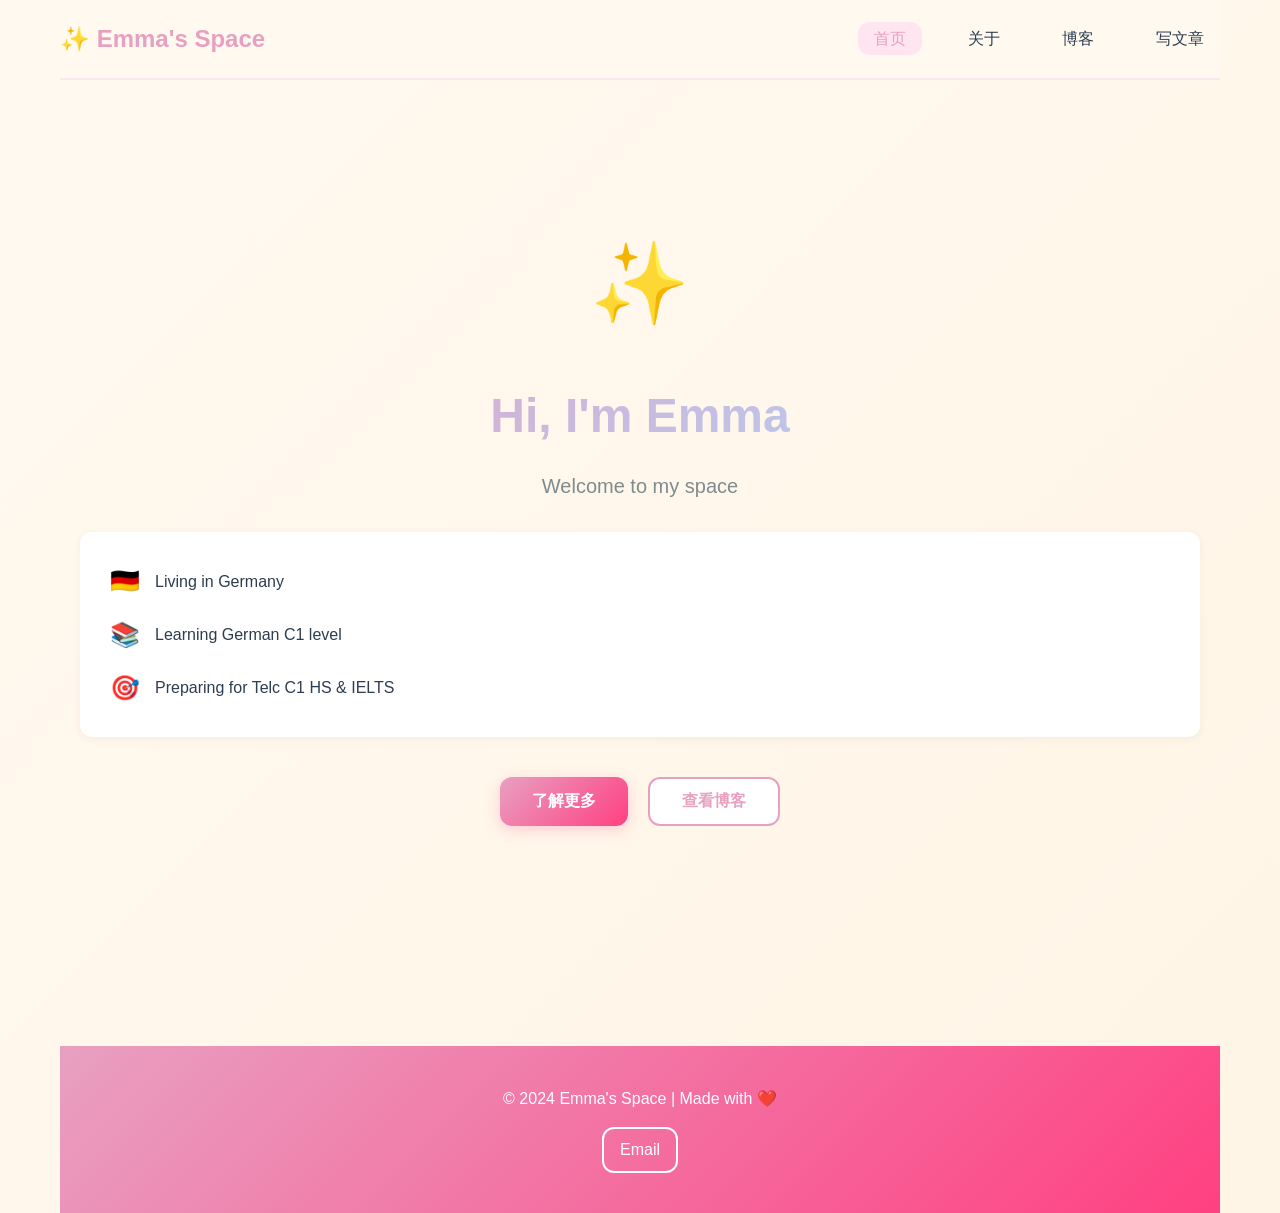
==== index.html @ 74ea4ccf "Adjust details: Remove write tips and fix tags rendering - Remove '💡 小贴士' section from write page - " ====
<!DOCTYPE html>
<html lang="zh-CN">
<head>
    <meta charset="UTF-8">
    <meta name="viewport" content="width=device-width, initial-scale=1.0">
    <title>Emma's Space</title>
    <link rel="stylesheet" href="styles.css">
    <!-- Firebase REST API (No SDK needed!) -->
    <script src="firebase-rest.js"></script>
</head>
<body>
    <div class="container">
        <!-- Navigation -->
        <nav class="navbar">
            <div class="nav-brand">✨ Emma's Space</div>
            <ul class="nav-menu">
                <li><a href="#home" class="nav-link active" data-section="home">首页</a></li>
                <li><a href="#about" class="nav-link" data-section="about">关于</a></li>
                <li><a href="#blog" class="nav-link" data-section="blog">博客</a></li>
                <li><a href="#write" class="nav-link" data-section="write">写文章</a></li>
            </ul>
        </nav>

        <!-- Main Content -->
        <main class="main-content">
            <!-- Home Section -->
            <section id="home" class="section active">
                <div class="hero">
                    <div class="hero-avatar">✨</div>
                    <h1 class="hero-title">Hi, I'm Emma</h1>
                    <p class="hero-subtitle">Welcome to my space</p>
                    
                    <div class="about-card-home">
                        <div class="about-item">
                            <span class="emoji">🇩🇪</span>
                            <span>Living in Germany</span>
                        </div>
                        <div class="about-item">
                            <span class="emoji">📚</span>
                            <span>Learning German C1 level</span>
                        </div>
                        <div class="about-item">
                            <span class="emoji">🎯</span>
                            <span>Preparing for Telc C1 HS & IELTS</span>
                        </div>
                    </div>

                    <div class="hero-buttons">
                        <button class="btn btn-primary" onclick="scrollToSection('about')">了解更多</button>
                        <button class="btn btn-secondary" onclick="scrollToSection('blog')">查看博客</button>
                    </div>
                </div>
            </section>

            <!-- About Section -->
            <section id="about" class="section">
                <div class="section-header">
                    <h2>👤 About Me</h2>
                    <div class="section-line"></div>
                </div>
                
                <div class="about-grid">
                    <div class="about-main">
                        <h3>Hi, I'm Emma ✨</h3>
                        <p>Living in Germany 🇩🇪</p>

                        <div class="about-section">
                            <h4>🚀 What I'm Doing</h4>
                            <ul class="about-list">
                                <li>📚 Learning German C1 level</li>
                                <li>🎯 Preparing for Telc C1 HS</li>
                                <li>🎯 Preparing for IELTS</li>
                            </ul>
                        </div>

                        <div class="about-section">
                            <h4>💖 My Interests</h4>
                            <ul class="about-list">
                                <li>🎨 Painting</li>
                                <li>🧘‍♀️ Yoga / Pilates</li>
                                <li>☕️ Coffee & Latte Art</li>
                                <li>🐱 Mömö & duoduo 🐱</li>
                                <li>📑 Keep learning</li>
                            </ul>
                        </div>

                        <div class="about-section">
                            <h4>📬 Contact</h4>
                            <div class="contact-info">
                                <a href="mailto:emmaliu8023@gmail.com" class="contact-link">
                                    📧 emmaliu8023@gmail.com
                                </a>
                            </div>
                        </div>
                    </div>
                </div>
            </section>

            <!-- Blog Section -->
            <section id="blog" class="section">
                <div class="section-header">
                    <h2>最新博客</h2>
                    <div class="section-line"></div>
                </div>

                <!-- Filter and Tag Section -->
                <div class="blog-filter">
                    <div class="filter-group">
                        <input 
                            type="text" 
                            id="searchInput" 
                            placeholder="搜索文章..." 
                            class="search-box"
                        >
                    </div>
                    <div class="tags-container" id="tagsContainer">
                        <!-- Tags will be generated here -->
                    </div>
                </div>

                <!-- Word Cloud -->
                <div class="word-cloud-container">
                    <h3>📊 关键词云</h3>
                    <div class="word-cloud" id="wordCloud">
                        <!-- Word cloud will be generated here -->
                    </div>
                </div>

                <div class="blog-grid" id="blogGrid">
                    <!-- Blog posts will be inserted here by JavaScript -->
                </div>

                <div class="blog-empty" id="blogEmpty" style="display: none;">
                    <div class="empty-icon">📝</div>
                    <p>还没有发布博客文章，敬请期待！</p>
                </div>
            </section>

            <!-- Article Detail Section -->
            <section id="article-detail" class="section">
                <div class="article-back-button">
                    <button class="btn btn-secondary" onclick="goBackToBlog()">← 返回博客</button>
                </div>
                <article class="article-detail">
                    <header class="article-header">
                        <h1 id="articleTitle">文章标题</h1>
                        <div class="article-meta">
                            <span id="articleDate" class="article-date">日期</span>
                            <div id="articleTags" class="article-tags">
                                <!-- Tags will be inserted here -->
                            </div>
                        </div>
                    </header>
                    <div id="articleContent" class="article-content">
                        <!-- Article content will be inserted here -->
                    </div>
                    <footer class="article-footer">
                        <div class="article-actions">
                            <button class="btn btn-primary" onclick="editCurrentArticle()">编辑</button>
                            <button class="btn btn-danger" onclick="deleteCurrentArticle()">删除</button>
                        </div>
                    </footer>
                </article>
            </section>

            <!-- Write Section -->
            <section id="write" class="section">
                <div class="section-header">
                    <h2>✍️ 写文章</h2>
                    <div class="section-line"></div>
                </div>

                <div class="write-container">
                    <form id="writeForm" class="write-form">
                        <div class="form-group">
                            <label for="postTitle">文章标题</label>
                            <input 
                                type="text" 
                                id="postTitle" 
                                placeholder="输入文章标题..." 
                                required
                                maxlength="100"
                            >
                        </div>

                        <div class="form-group">
                            <label for="postEmoji">表情符号 (可选)</label>
                            <input 
                                type="text" 
                                id="postEmoji" 
                                placeholder="选择一个表情符号，如: 🎨" 
                                maxlength="2"
                                value="📝"
                            >
                        </div>

                        <div class="form-group">
                            <label for="postContent">文章内容</label>
                            <textarea 
                                id="postContent" 
                                placeholder="开始写你的文章..." 
                                required
                                rows="12"
                            ></textarea>
                        </div>

                        <div class="form-group">
                            <label for="postExcerpt">摘要 (可选)</label>
                            <textarea 
                                id="postExcerpt" 
                                placeholder="文章摘要或简介..." 
                                rows="3"
                            ></textarea>
                        </div>

                        <div class="form-group">
                            <label for="postTags">标签 (用逗号分隔)</label>
                            <input 
                                type="text" 
                                id="postTags" 
                                placeholder="例如: 学习, 技术, 生活"
                                maxlength="200"
                            >
                        </div>

                        <div class="form-group">
                            <label for="postCategory">分组</label>
                            <select id="postCategory">
                                <option value="">选择分组...</option>
                                <option value="learning">📚 学习</option>
                                <option value="life">🌟 生活</option>
                                <option value="tech">💻 技术</option>
                                <option value="thoughts">💭 思考</option>
                                <option value="travel">✈️ 旅行</option>
                            </select>
                        </div>

                        <div class="form-actions">
                            <button type="submit" class="btn btn-primary">发布文章</button>
                            <button type="reset" class="btn btn-secondary">清空</button>
                        </div>
                    </form>
                </div>
            </section>
        </main>

        <!-- Footer -->
        <footer class="footer">
            <div class="footer-content">
                <p>&copy; 2024 Emma's Space | Made with ❤️</p>
                <div class="social-links">
                    <a href="mailto:emmaliu8023@gmail.com" class="social-link">Email</a>
                </div>
            </div>
        </footer>
    </div>

    <script src="script.js"></script>
</body>
</html>
---- styles.css ----
* {
    margin: 0;
    padding: 0;
    box-sizing: border-box;
}

:root {
    --primary-color: #E8A0C1;
    --secondary-color: #A8D8FF;
    --accent-color: #FFD93D;
    --light-bg: #FFF9F0;
    --dark-text: #2C3E50;
    --light-text: #7F8C8D;
    --border-radius: 12px;
    --transition: all 0.3s ease;
}

body {
    font-family: -apple-system, BlinkMacSystemFont, 'Segoe UI', 'Helvetica Neue', sans-serif;
    background: linear-gradient(135deg, var(--light-bg) 0%, #FFF5E6 100%);
    color: var(--dark-text);
    line-height: 1.6;
}

.container {
    max-width: 1200px;
    margin: 0 auto;
    padding: 0 20px;
}

/* Navigation */
.navbar {
    display: flex;
    justify-content: space-between;
    align-items: center;
    padding: 20px 0;
    position: sticky;
    top: 0;
    background: rgba(255, 249, 240, 0.95);
    backdrop-filter: blur(10px);
    border-bottom: 2px solid #FFE5F0;
    z-index: 1000;
}

.nav-brand {
    font-size: 24px;
    font-weight: bold;
    color: var(--primary-color);
}

.nav-menu {
    display: flex;
    list-style: none;
    gap: 30px;
}

.nav-link {
    text-decoration: none;
    color: var(--dark-text);
    font-weight: 500;
    padding: 8px 16px;
    border-radius: var(--border-radius);
    transition: var(--transition);
    position: relative;
}

.nav-link:hover {
    color: var(--primary-color);
    background: #FFE5F0;
}

.nav-link.active {
    color: var(--primary-color);
    background: #FFE5F0;
}

/* Main Content */
.main-content {
    min-height: calc(100vh - 200px);
    padding: 60px 0;
}

.section {
    display: none;
    animation: fadeIn 0.5s ease;
}

.section.active {
    display: block;
}

@keyframes fadeIn {
    from {
        opacity: 0;
        transform: translateY(20px);
    }
    to {
        opacity: 1;
        transform: translateY(0);
    }
}

/* Hero Section */
.hero {
    text-align: center;
    padding: 80px 20px;
}

.hero-avatar {
    font-size: 80px;
    margin-bottom: 30px;
    animation: float 3s ease-in-out infinite;
}

@keyframes float {
    0%, 100% {
        transform: translateY(0px);
    }
    50% {
        transform: translateY(-20px);
    }
}

.hero-title {
    font-size: 48px;
    color: var(--dark-text);
    margin-bottom: 15px;
    background: linear-gradient(135deg, var(--primary-color), var(--secondary-color));
    -webkit-background-clip: text;
    -webkit-text-fill-color: transparent;
    background-clip: text;
}

.hero-subtitle {
    font-size: 20px;
    color: var(--light-text);
    margin-bottom: 30px;
}

.about-card-home {
    background: white;
    border-radius: var(--border-radius);
    padding: 30px;
    margin-bottom: 40px;
    box-shadow: 0 2px 10px rgba(0, 0, 0, 0.05);
    display: flex;
    flex-direction: column;
    gap: 15px;
}

.about-item {
    display: flex;
    align-items: center;
    gap: 15px;
    font-size: 16px;
    color: var(--dark-text);
}

.about-item .emoji {
    font-size: 24px;
}

.hero-buttons {
    display: flex;
    gap: 20px;
    justify-content: center;
    flex-wrap: wrap;
}

/* Buttons */
.btn {
    padding: 12px 32px;
    border: none;
    border-radius: var(--border-radius);
    font-size: 16px;
    font-weight: 600;
    cursor: pointer;
    transition: var(--transition);
}

.btn-primary {
    background: linear-gradient(135deg, var(--primary-color), #FF4081);
    color: white;
    box-shadow: 0 4px 15px rgba(255, 107, 157, 0.3);
}

.btn-primary:hover {
    transform: translateY(-2px);
    box-shadow: 0 6px 20px rgba(255, 107, 157, 0.4);
}

.btn-secondary {
    background: white;
    color: var(--primary-color);
    border: 2px solid var(--primary-color);
}

.btn-secondary:hover {
    background: #FFE5F0;
    transform: translateY(-2px);
}

/* Section Header */
.section-header {
    text-align: center;
    margin-bottom: 50px;
}

.section-header h2 {
    font-size: 36px;
    color: var(--dark-text);
    margin-bottom: 15px;
}

.section-line {
    width: 80px;
    height: 4px;
    background: linear-gradient(90deg, var(--primary-color), var(--secondary-color));
    margin: 0 auto;
    border-radius: 2px;
}

/* About Section */
.about-content {
    display: grid;
    grid-template-columns: repeat(auto-fit, minmax(250px, 1fr));
    gap: 30px;
    margin-bottom: 60px;
}

.about-card {
    background: white;
    padding: 30px;
    border-radius: var(--border-radius);
    text-align: center;
    box-shadow: 0 2px 10px rgba(0, 0, 0, 0.05);
    transition: var(--transition);
}

.about-card:hover {
    transform: translateY(-8px);
    box-shadow: 0 8px 25px rgba(232, 160, 193, 0.15);
}

.card-icon {
    font-size: 48px;
    margin-bottom: 15px;
}

.about-card h3 {
    font-size: 20px;
    margin-bottom: 10px;
    color: var(--primary-color);
}

.about-card p {
    color: var(--light-text);
}

.about-text {
    background: white;
    padding: 40px;
    border-radius: var(--border-radius);
    box-shadow: 0 2px 10px rgba(0, 0, 0, 0.05);
}

.about-text h3 {
    color: var(--primary-color);
    margin-bottom: 20px;
    font-size: 24px;
}

.about-text p {
    margin-bottom: 15px;
    color: var(--light-text);
    line-height: 1.8;
}

/* Blog Section */
.blog-filter {
    background: white;
    padding: 25px;
    border-radius: var(--border-radius);
    margin-bottom: 30px;
    box-shadow: 0 2px 10px rgba(0, 0, 0, 0.05);
}

.filter-group {
    margin-bottom: 20px;
}

.search-box {
    width: 100%;
    padding: 12px 16px;
    border: 2px solid #e0e0e0;
    border-radius: var(--border-radius);
    font-size: 16px;
    transition: var(--transition);
}

.search-box:focus {
    outline: none;
    border-color: var(--primary-color);
    box-shadow: 0 0 0 3px rgba(232, 160, 193, 0.1);
}

.tags-container {
    display: flex;
    flex-wrap: wrap;
    gap: 10px;
}

.tag-button {
    padding: 8px 16px;
    background: #f0f0f0;
    border: 2px solid transparent;
    border-radius: var(--border-radius);
    cursor: pointer;
    transition: var(--transition);
    font-size: 14px;
}

.tag-button:hover {
    background: #e0e0e0;
}

.tag-button.active {
    background: var(--primary-color);
    color: white;
    border-color: var(--primary-color);
}

/* Word Cloud */
.word-cloud-container {
    background: white;
    padding: 25px;
    border-radius: var(--border-radius);
    margin-bottom: 30px;
    box-shadow: 0 2px 10px rgba(0, 0, 0, 0.05);
}

.word-cloud-container h3 {
    color: var(--dark-text);
    margin-bottom: 20px;
    font-size: 18px;
}

.word-cloud {
    display: flex;
    flex-wrap: wrap;
    gap: 15px;
    min-height: 100px;
    align-items: center;
    justify-content: center;
}

.word-item {
    padding: 8px 16px;
    background: linear-gradient(135deg, var(--secondary-color), var(--accent-color));
    border-radius: 20px;
    cursor: default;
    transition: var(--transition);
}

.word-item:hover {
    transform: scale(1.1);
}

.word-item.high-freq {
    font-size: 24px;
    font-weight: bold;
}

.word-item.mid-freq {
    font-size: 18px;
    font-weight: 600;
}

.word-item.low-freq {
    font-size: 14px;
}

.blog-grid {
    display: grid;
    grid-template-columns: repeat(auto-fill, minmax(300px, 1fr));
    gap: 30px;
    margin-bottom: 40px;
}

.blog-card {
    background: white;
    border-radius: var(--border-radius);
    overflow: hidden;
    box-shadow: 0 2px 10px rgba(0, 0, 0, 0.05);
    transition: var(--transition);
    cursor: pointer;
}

.blog-card:hover {
    transform: translateY(-8px);
    box-shadow: 0 8px 25px rgba(232, 160, 193, 0.15);
}

.blog-card-header {
    height: 150px;
    background: linear-gradient(135deg, var(--secondary-color), var(--accent-color));
    display: flex;
    align-items: center;
    justify-content: center;
    font-size: 40px;
}

.blog-card-content {
    padding: 20px;
}

.blog-card-title {
    font-size: 18px;
    font-weight: 600;
    color: var(--dark-text);
    margin-bottom: 10px;
}

.blog-card-meta {
    display: flex;
    justify-content: space-between;
    align-items: center;
    margin-bottom: 10px;
    font-size: 12px;
}

.blog-card-date {
    color: var(--light-text);
}

.blog-card-category {
    background: var(--primary-color);
    color: white;
    padding: 3px 10px;
    border-radius: 12px;
    font-size: 11px;
    font-weight: 600;
}

.blog-card-tags {
    display: flex;
    gap: 5px;
    flex-wrap: wrap;
    margin-bottom: 10px;
}

.blog-card-tag {
    background: #f0f0f0;
    padding: 3px 8px;
    border-radius: 4px;
    font-size: 11px;
    color: var(--light-text);
}

.blog-card-excerpt {
    font-size: 14px;
    color: var(--light-text);
    line-height: 1.6;
}

/* Article Detail Page */
.article-back-button {
    margin-bottom: 20px;
}

.article-detail {
    background: white;
    border-radius: var(--border-radius);
    box-shadow: 0 2px 10px rgba(0, 0, 0, 0.05);
    overflow: hidden;
}

.article-header {
    padding: 40px;
    border-bottom: 2px solid #f0f0f0;
}

.article-detail h1 {
    font-size: 42px;
    color: var(--dark-text);
    margin-bottom: 20px;
}

.article-meta {
    display: flex;
    align-items: center;
    gap: 20px;
    flex-wrap: wrap;
}

.article-date {
    color: var(--light-text);
    font-size: 14px;
}

.article-tags {
    display: flex;
    gap: 10px;
    flex-wrap: wrap;
}

.article-tag {
    background: var(--primary-color);
    color: white;
    padding: 6px 12px;
    border-radius: 20px;
    font-size: 12px;
    font-weight: 600;
}

.article-content {
    padding: 40px;
    font-size: 18px;
    line-height: 1.8;
    color: var(--dark-text);
}

.article-content p {
    margin-bottom: 20px;
}

.article-content h2 {
    font-size: 28px;
    margin: 40px 0 20px 0;
    color: var(--dark-text);
}

.article-content h3 {
    font-size: 22px;
    margin: 30px 0 15px 0;
    color: var(--primary-color);
}

.article-content ul,
.article-content ol {
    margin-bottom: 20px;
    margin-left: 20px;
}

.article-content li {
    margin-bottom: 10px;
}

.article-footer {
    padding: 30px 40px;
    background: #f9f9f9;
    border-top: 2px solid #f0f0f0;
}

.article-actions {
    display: flex;
    gap: 15px;
    justify-content: flex-end;
}

.btn-danger {
    background: #FF6B6B;
    color: white;
    box-shadow: 0 4px 15px rgba(255, 107, 107, 0.3);
}

.btn-danger:hover {
    transform: translateY(-2px);
    box-shadow: 0 6px 20px rgba(255, 107, 107, 0.4);
}

.blog-empty {
    text-align: center;
    padding: 60px 20px;
}

.empty-icon {
    font-size: 60px;
    margin-bottom: 20px;
}

.blog-empty p {
    color: var(--light-text);
    font-size: 18px;
}

/* Footer */
.footer {
    background: linear-gradient(135deg, var(--primary-color), #FF4081);
    color: white;
    padding: 40px 0;
    text-align: center;
    margin-top: 80px;
}

.footer-content p {
    margin-bottom: 15px;
}

.social-links {
    display: flex;
    gap: 20px;
    justify-content: center;
    margin-top: 15px;
}

.social-link {
    color: white;
    text-decoration: none;
    padding: 8px 16px;
    border: 2px solid white;
    border-radius: var(--border-radius);
    transition: var(--transition);
}

.social-link:hover {
    background: white;
    color: var(--primary-color);
}

/* About Grid Page */
.about-grid {
    display: grid;
    grid-template-columns: 1fr;
    gap: 30px;
}

.about-main {
    background: white;
    padding: 40px;
    border-radius: var(--border-radius);
    box-shadow: 0 2px 10px rgba(0, 0, 0, 0.05);
}

.about-main h3 {
    font-size: 32px;
    color: var(--dark-text);
    margin-bottom: 10px;
}

.about-main > p {
    font-size: 18px;
    color: var(--light-text);
    margin-bottom: 30px;
}

.about-section {
    margin-bottom: 30px;
    padding-bottom: 30px;
    border-bottom: 2px solid #f0f0f0;
}

.about-section:last-child {
    border-bottom: none;
}

.about-section h4 {
    font-size: 20px;
    color: var(--primary-color);
    margin-bottom: 15px;
}

.about-list {
    list-style: none;
    padding: 0;
}

.about-list li {
    padding: 8px 0;
    color: var(--light-text);
    font-size: 16px;
}

.contact-info {
    display: flex;
    flex-direction: column;
    gap: 10px;
}

.contact-link {
    color: var(--primary-color);
    text-decoration: none;
    transition: var(--transition);
    font-weight: 500;
}

.contact-link:hover {
    text-decoration: underline;
}

/* Write Article Section */
.write-container {
    display: grid;
    grid-template-columns: 1fr 300px;
    gap: 30px;
}

.write-form {
    background: white;
    padding: 40px;
    border-radius: var(--border-radius);
    box-shadow: 0 2px 10px rgba(0, 0, 0, 0.05);
}

.form-group {
    margin-bottom: 25px;
}

.form-group label {
    display: block;
    font-weight: 600;
    color: var(--dark-text);
    margin-bottom: 10px;
    font-size: 16px;
}

.form-group input[type="text"],
.form-group textarea {
    width: 100%;
    padding: 12px 16px;
    border: 2px solid #e0e0e0;
    border-radius: var(--border-radius);
    font-family: inherit;
    font-size: 16px;
    transition: var(--transition);
    color: var(--dark-text);
}

.form-group input[type="text"]:focus,
.form-group textarea:focus {
    outline: none;
    border-color: var(--primary-color);
    box-shadow: 0 0 0 3px rgba(232, 160, 193, 0.1);
}

.form-group textarea {
    resize: vertical;
    min-height: 150px;
}

.form-actions {
    display: flex;
    gap: 15px;
}

.form-group select {
    width: 100%;
    padding: 12px 16px;
    border: 2px solid #e0e0e0;
    border-radius: var(--border-radius);
    font-family: inherit;
    font-size: 16px;
    transition: var(--transition);
    color: var(--dark-text);
    background: white;
}

.form-group select:focus {
    outline: none;
    border-color: var(--primary-color);
    box-shadow: 0 0 0 3px rgba(232, 160, 193, 0.1);
}

.write-info {
    background: #FFF5E6;
    padding: 25px;
    border-radius: var(--border-radius);
    height: fit-content;
    position: sticky;
    top: 100px;
}

.write-info h3 {
    color: var(--primary-color);
    margin-bottom: 15px;
    font-size: 18px;
}

.write-info ul {
    list-style: none;
    padding: 0;
}

.write-info li {
    padding: 8px 0;
    color: var(--light-text);
    font-size: 14px;
    line-height: 1.6;
}

.write-info li:before {
    content: "→ ";
    color: var(--primary-color);
    font-weight: bold;
    margin-right: 5px;
}

/* Responsive */
@media (max-width: 768px) {
    .nav-menu {
        gap: 15px;
    }

    .hero-title {
        font-size: 32px;
    }

    .hero-subtitle {
        font-size: 16px;
    }

    .hero-avatar {
        font-size: 60px;
    }

    .section-header h2 {
        font-size: 28px;
    }

    .hero-buttons {
        flex-direction: column;
    }

    .btn {
        width: 100%;
    }

    .blog-grid {
        grid-template-columns: 1fr;
    }

    .write-container {
        grid-template-columns: 1fr;
    }

    .write-info {
        position: relative;
        top: auto;
    }

    .about-card-home {
        flex-direction: column;
    }

    .form-actions {
        flex-direction: column;
    }

    .article-detail h1 {
        font-size: 28px;
    }

    .article-header,
    .article-content,
    .article-footer {
        padding: 20px;
    }

    .word-cloud {
        flex-direction: column;
    }

    .article-actions {
        flex-direction: column;
    }
}
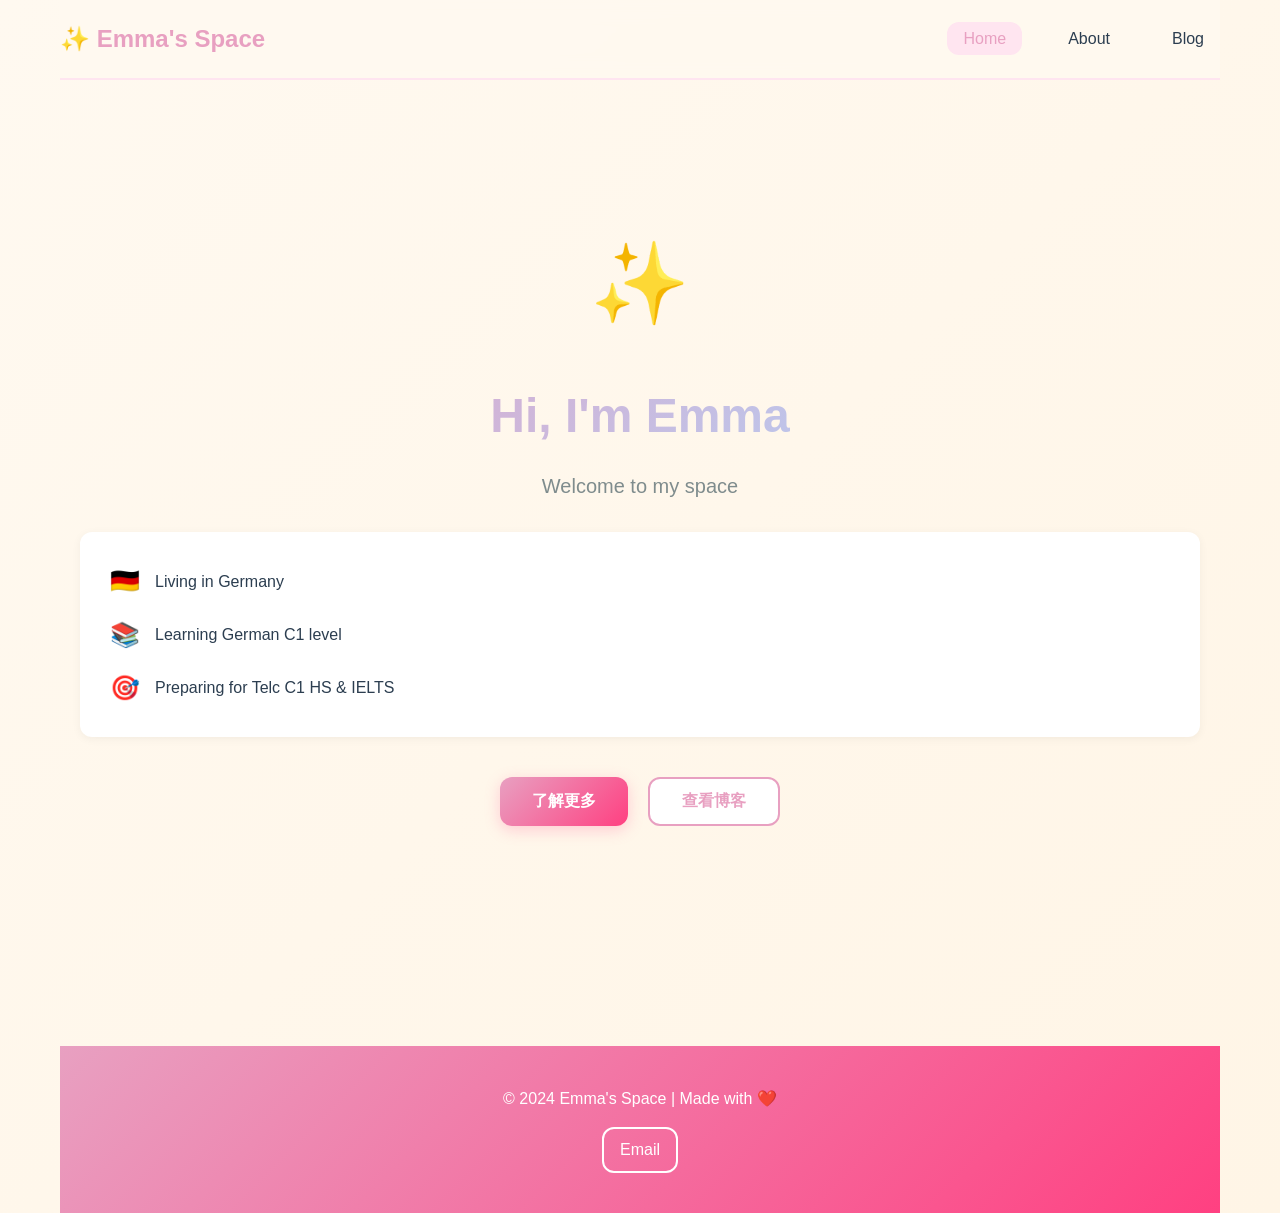
==== commit 5b150c71: "Major UX improvements: Embed write form in blog page, English nav, success modal - Move write form i" ====
--- a/index.html
+++ b/index.html
@@ -14,10 +14,9 @@
         <nav class="navbar">
             <div class="nav-brand">✨ Emma's Space</div>
             <ul class="nav-menu">
-                <li><a href="#home" class="nav-link active" data-section="home">首页</a></li>
-                <li><a href="#about" class="nav-link" data-section="about">关于</a></li>
-                <li><a href="#blog" class="nav-link" data-section="blog">博客</a></li>
-                <li><a href="#write" class="nav-link" data-section="write">写文章</a></li>
+                <li><a href="#home" class="nav-link active" data-section="home">Home</a></li>
+                <li><a href="#about" class="nav-link" data-section="about">About</a></li>
+                <li><a href="#blog" class="nav-link" data-section="blog">Blog</a></li>
             </ul>
         </nav>
 
@@ -103,36 +102,116 @@
                     <div class="section-line"></div>
                 </div>
 
-                <!-- Filter and Tag Section -->
-                <div class="blog-filter">
-                    <div class="filter-group">
-                        <input 
-                            type="text" 
-                            id="searchInput" 
-                            placeholder="搜索文章..." 
-                            class="search-box"
-                        >
-                    </div>
-                    <div class="tags-container" id="tagsContainer">
-                        <!-- Tags will be generated here -->
-                    </div>
-                </div>
-
-                <!-- Word Cloud -->
-                <div class="word-cloud-container">
-                    <h3>📊 关键词云</h3>
-                    <div class="word-cloud" id="wordCloud">
-                        <!-- Word cloud will be generated here -->
-                    </div>
-                </div>
-
-                <div class="blog-grid" id="blogGrid">
-                    <!-- Blog posts will be inserted here by JavaScript -->
-                </div>
-
-                <div class="blog-empty" id="blogEmpty" style="display: none;">
-                    <div class="empty-icon">📝</div>
-                    <p>还没有发布博客文章，敬请期待！</p>
+                <!-- Two Column Layout: Write Form + Blog List -->
+                <div class="blog-section-wrapper">
+                    <!-- Left: Write Form (Full Width) -->
+                    <div class="write-form-wrapper">
+                        <h3>✍️ 写文章</h3>
+                        <form id="writeForm" class="write-form">
+                            <div class="form-group">
+                                <label for="postTitle">文章标题</label>
+                                <input 
+                                    type="text" 
+                                    id="postTitle" 
+                                    placeholder="输入文章标题..." 
+                                    required
+                                    maxlength="100"
+                                >
+                            </div>
+
+                            <div class="form-group">
+                                <label for="postEmoji">表情符号 (可选)</label>
+                                <input 
+                                    type="text" 
+                                    id="postEmoji" 
+                                    placeholder="选择一个表情符号，如: 🎨" 
+                                    maxlength="2"
+                                    value="📝"
+                                >
+                            </div>
+
+                            <div class="form-group">
+                                <label for="postContent">文章内容</label>
+                                <textarea 
+                                    id="postContent" 
+                                    placeholder="开始写你的文章..." 
+                                    required
+                                    rows="12"
+                                ></textarea>
+                            </div>
+
+                            <div class="form-group">
+                                <label for="postExcerpt">摘要 (可选)</label>
+                                <textarea 
+                                    id="postExcerpt" 
+                                    placeholder="文章摘要或简介..." 
+                                    rows="3"
+                                ></textarea>
+                            </div>
+
+                            <div class="form-group">
+                                <label for="postTags">标签 (用逗号分隔)</label>
+                                <input 
+                                    type="text" 
+                                    id="postTags" 
+                                    placeholder="例如: 学习, 技术, 生活"
+                                    maxlength="200"
+                                >
+                            </div>
+
+                            <div class="form-group">
+                                <label for="postCategory">分组</label>
+                                <select id="postCategory">
+                                    <option value="">选择分组...</option>
+                                    <option value="learning">📚 学习</option>
+                                    <option value="life">🌟 生活</option>
+                                    <option value="tech">💻 技术</option>
+                                    <option value="thoughts">💭 思考</option>
+                                    <option value="travel">✈️ 旅行</option>
+                                </select>
+                            </div>
+
+                            <div class="form-actions">
+                                <button type="submit" class="btn btn-primary">发布文章</button>
+                                <button type="reset" class="btn btn-secondary">清空</button>
+                            </div>
+                        </form>
+                    </div>
+
+                    <!-- Right: Blog List -->
+                    <div class="blog-list-wrapper">
+                        <!-- Filter and Tag Section -->
+                        <div class="blog-filter">
+                            <div class="filter-group">
+                                <input 
+                                    type="text" 
+                                    id="searchInput" 
+                                    placeholder="搜索文章..." 
+                                    class="search-box"
+                                >
+                            </div>
+                            <div class="tags-container" id="tagsContainer">
+                                <!-- Tags will be generated here -->
+                            </div>
+                        </div>
+
+                        <!-- Word Cloud -->
+                        <div class="word-cloud-container">
+                            <h3>📊 关键词云</h3>
+                            <div class="word-cloud" id="wordCloud">
+                                <!-- Word cloud will be generated here -->
+                            </div>
+                        </div>
+
+                        <div class="blog-grid" id="blogGrid">
+                            <!-- Blog posts will be inserted here by JavaScript -->
+                        </div>
+
+                        <div class="blog-empty" id="blogEmpty" style="display: none;">
+                            <div class="empty-icon">📝</div>
+                            <p>还没有发布博客文章，敬请期待！</p>
+                        </div>
+                    </div>
                 </div>
             </section>
 
@@ -163,84 +242,6 @@
                 </article>
             </section>
 
-            <!-- Write Section -->
-            <section id="write" class="section">
-                <div class="section-header">
-                    <h2>✍️ 写文章</h2>
-                    <div class="section-line"></div>
-                </div>
-
-                <div class="write-container">
-                    <form id="writeForm" class="write-form">
-                        <div class="form-group">
-                            <label for="postTitle">文章标题</label>
-                            <input 
-                                type="text" 
-                                id="postTitle" 
-                                placeholder="输入文章标题..." 
-                                required
-                                maxlength="100"
-                            >
-                        </div>
-
-                        <div class="form-group">
-                            <label for="postEmoji">表情符号 (可选)</label>
-                            <input 
-                                type="text" 
-                                id="postEmoji" 
-                                placeholder="选择一个表情符号，如: 🎨" 
-                                maxlength="2"
-                                value="📝"
-                            >
-                        </div>
-
-                        <div class="form-group">
-                            <label for="postContent">文章内容</label>
-                            <textarea 
-                                id="postContent" 
-                                placeholder="开始写你的文章..." 
-                                required
-                                rows="12"
-                            ></textarea>
-                        </div>
-
-                        <div class="form-group">
-                            <label for="postExcerpt">摘要 (可选)</label>
-                            <textarea 
-                                id="postExcerpt" 
-                                placeholder="文章摘要或简介..." 
-                                rows="3"
-                            ></textarea>
-                        </div>
-
-                        <div class="form-group">
-                            <label for="postTags">标签 (用逗号分隔)</label>
-                            <input 
-                                type="text" 
-                                id="postTags" 
-                                placeholder="例如: 学习, 技术, 生活"
-                                maxlength="200"
-                            >
-                        </div>
-
-                        <div class="form-group">
-                            <label for="postCategory">分组</label>
-                            <select id="postCategory">
-                                <option value="">选择分组...</option>
-                                <option value="learning">📚 学习</option>
-                                <option value="life">🌟 生活</option>
-                                <option value="tech">💻 技术</option>
-                                <option value="thoughts">💭 思考</option>
-                                <option value="travel">✈️ 旅行</option>
-                            </select>
-                        </div>
-
-                        <div class="form-actions">
-                            <button type="submit" class="btn btn-primary">发布文章</button>
-                            <button type="reset" class="btn btn-secondary">清空</button>
-                        </div>
-                    </form>
-                </div>
             </section>
         </main>
 
--- a/styles.css
+++ b/styles.css
@@ -864,3 +864,41 @@
         flex-direction: column;
     }
 }
+
+/* Blog Section Wrapper - Two Column Layout */
+.blog-section-wrapper {
+    display: grid;
+    grid-template-columns: 1fr 1fr;
+    gap: 30px;
+    margin-top: 20px;
+}
+
+.write-form-wrapper {
+    grid-column: 1 / -1;
+    background: #f9f9f9;
+    padding: 30px;
+    border-radius: 8px;
+    margin-bottom: 20px;
+}
+
+.write-form-wrapper h3 {
+    margin-top: 0;
+    color: #333;
+    font-size: 18px;
+}
+
+.blog-list-wrapper {
+    grid-column: 1 / -1;
+}
+
+/* Mobile responsive */
+@media (max-width: 768px) {
+    .blog-section-wrapper {
+        grid-template-columns: 1fr;
+    }
+    
+    .write-form-wrapper {
+        grid-column: 1;
+        margin-bottom: 30px;
+    }
+}
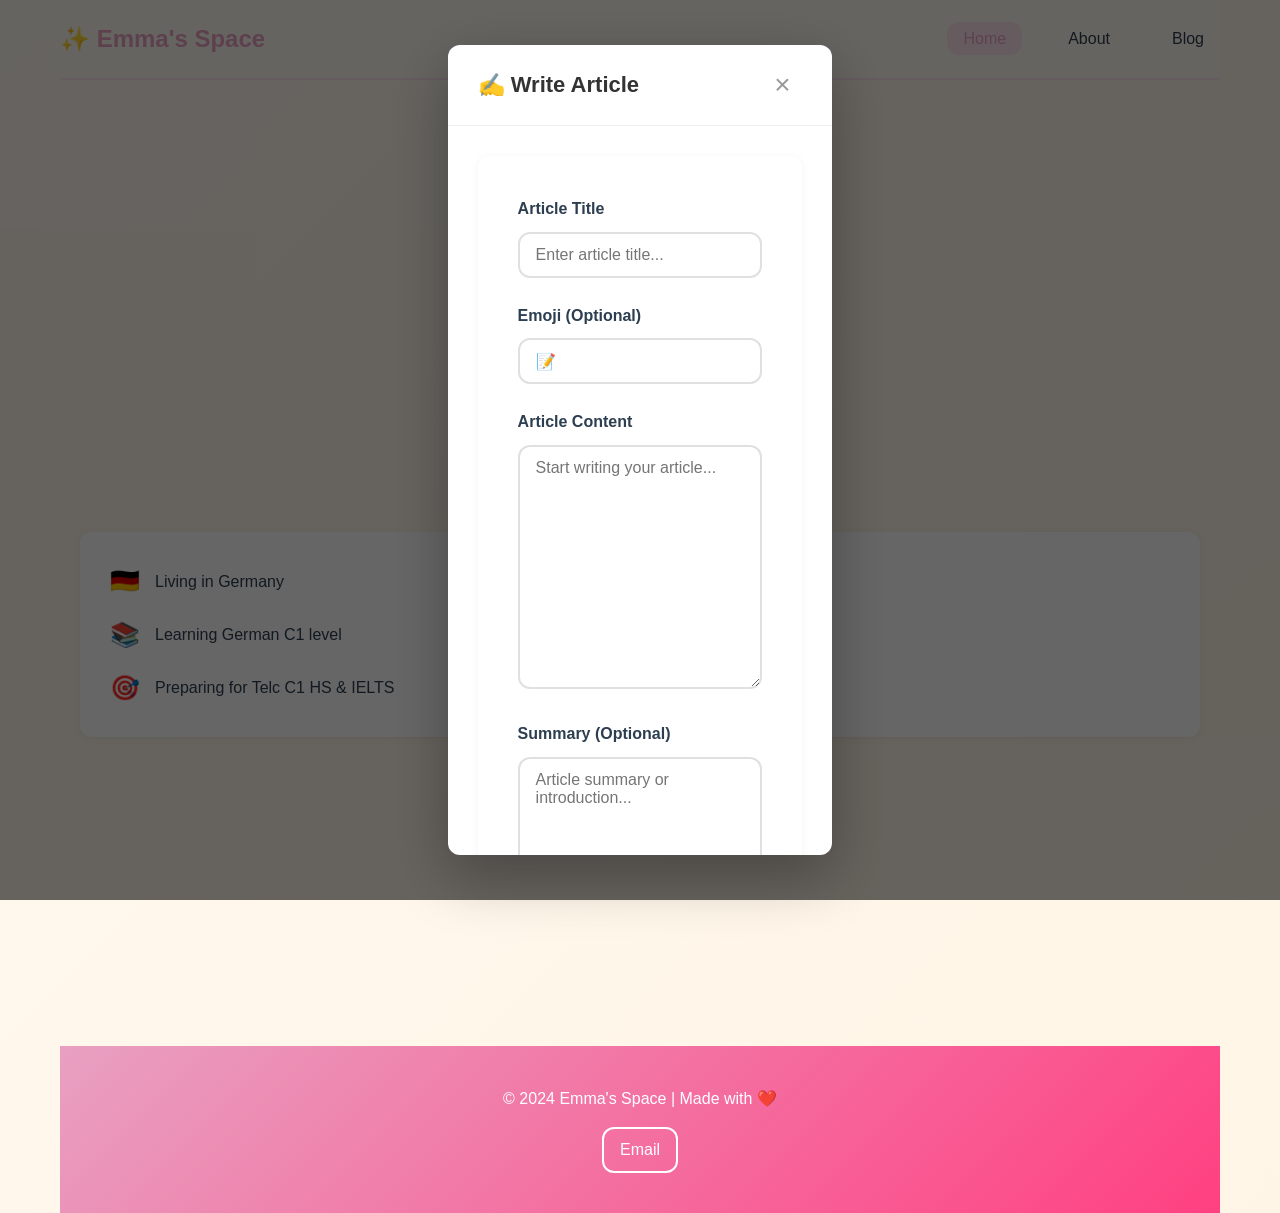
==== commit 508356e1: "Update: Sync index.html with new modal and list layout - Add writeArticleModal with correct ID - Add" ====
--- a/index.html
+++ b/index.html
@@ -98,122 +98,156 @@
             <!-- Blog Section -->
             <section id="blog" class="section">
                 <div class="section-header">
-                    <h2>最新博客</h2>
+                    <h2>Latest Articles</h2>
                     <div class="section-line"></div>
                 </div>
 
-                <!-- Two Column Layout: Write Form + Blog List -->
-                <div class="blog-section-wrapper">
-                    <!-- Left: Write Form (Full Width) -->
-                    <div class="write-form-wrapper">
-                        <h3>✍️ 写文章</h3>
+                <!-- Write Article Button -->
+                <div class="blog-action-bar">
+                    <button class="btn btn-primary btn-large" onclick="openWriteArticleModal()">✍️ Write Article</button>
+                </div>
+
+                <!-- Filtering Section -->
+                <div class="blog-controls">
+                    <!-- Search -->
+                    <div class="control-group">
+                        <input 
+                            type="text" 
+                            id="searchInput" 
+                            placeholder="Search articles..." 
+                            class="search-box"
+                        >
+                    </div>
+
+                    <!-- Sort -->
+                    <div class="control-group">
+                        <select id="sortSelect" class="filter-select" onchange="applyFilters()">
+                            <option value="newest">Newest First</option>
+                            <option value="oldest">Oldest First</option>
+                        </select>
+                    </div>
+
+                    <!-- Category Filter -->
+                    <div class="control-group">
+                        <select id="categorySelect" class="filter-select" onchange="applyFilters()">
+                            <option value="">All Categories</option>
+                            <option value="learning">📚 Learning</option>
+                            <option value="life">🌟 Life</option>
+                            <option value="tech">💻 Tech</option>
+                            <option value="thoughts">💭 Thoughts</option>
+                            <option value="travel">✈️ Travel</option>
+                        </select>
+                    </div>
+
+                    <!-- Tags Filter -->
+                    <div class="control-group">
+                        <div class="tags-container" id="tagsContainer">
+                            <!-- Tags will be generated here -->
+                        </div>
+                    </div>
+                </div>
+
+                <!-- Keyword Cloud -->
+                <div class="word-cloud-container">
+                    <h3>📊 Keyword Cloud</h3>
+                    <div class="word-cloud" id="wordCloud">
+                        <!-- Word cloud will be generated here -->
+                    </div>
+                </div>
+
+                <!-- Articles List -->
+                <div class="articles-list-container">
+                    <div class="articles-list" id="articlesList">
+                        <!-- Articles will be displayed as vertical list here -->
+                    </div>
+
+                    <div class="blog-empty" id="blogEmpty" style="display: none;">
+                        <div class="empty-icon">📝</div>
+                        <p>No articles yet. Start writing!</p>
+                    </div>
+                </div>
+            </section>
+
+            <!-- Write Article Modal -->
+            <div id="writeArticleModal" class="modal" style="display: none;">
+                <div class="modal-content">
+                    <div class="modal-header">
+                        <h2>✍️ Write Article</h2>
+                        <button class="modal-close" onclick="closeWriteArticleModal()">&times;</button>
+                    </div>
+                    <div class="modal-body">
                         <form id="writeForm" class="write-form">
                             <div class="form-group">
-                                <label for="postTitle">文章标题</label>
+                                <label for="postTitle">Article Title</label>
                                 <input 
                                     type="text" 
                                     id="postTitle" 
-                                    placeholder="输入文章标题..." 
+                                    placeholder="Enter article title..." 
                                     required
                                     maxlength="100"
                                 >
                             </div>
 
                             <div class="form-group">
-                                <label for="postEmoji">表情符号 (可选)</label>
+                                <label for="postEmoji">Emoji (Optional)</label>
                                 <input 
                                     type="text" 
                                     id="postEmoji" 
-                                    placeholder="选择一个表情符号，如: 🎨" 
+                                    placeholder="Choose an emoji, e.g: 🎨" 
                                     maxlength="2"
                                     value="📝"
                                 >
                             </div>
 
                             <div class="form-group">
-                                <label for="postContent">文章内容</label>
+                                <label for="postContent">Article Content</label>
                                 <textarea 
                                     id="postContent" 
-                                    placeholder="开始写你的文章..." 
+                                    placeholder="Start writing your article..." 
                                     required
                                     rows="12"
                                 ></textarea>
                             </div>
 
                             <div class="form-group">
-                                <label for="postExcerpt">摘要 (可选)</label>
+                                <label for="postExcerpt">Summary (Optional)</label>
                                 <textarea 
                                     id="postExcerpt" 
-                                    placeholder="文章摘要或简介..." 
+                                    placeholder="Article summary or introduction..." 
                                     rows="3"
                                 ></textarea>
                             </div>
 
                             <div class="form-group">
-                                <label for="postTags">标签 (用逗号分隔)</label>
+                                <label for="postTags">Tags (comma separated)</label>
                                 <input 
                                     type="text" 
                                     id="postTags" 
-                                    placeholder="例如: 学习, 技术, 生活"
+                                    placeholder="e.g: learning, tech, life"
                                     maxlength="200"
                                 >
                             </div>
 
                             <div class="form-group">
-                                <label for="postCategory">分组</label>
+                                <label for="postCategory">Category</label>
                                 <select id="postCategory">
-                                    <option value="">选择分组...</option>
-                                    <option value="learning">📚 学习</option>
-                                    <option value="life">🌟 生活</option>
-                                    <option value="tech">💻 技术</option>
-                                    <option value="thoughts">💭 思考</option>
-                                    <option value="travel">✈️ 旅行</option>
+                                    <option value="">Select category...</option>
+                                    <option value="learning">📚 Learning</option>
+                                    <option value="life">🌟 Life</option>
+                                    <option value="tech">💻 Tech</option>
+                                    <option value="thoughts">💭 Thoughts</option>
+                                    <option value="travel">✈️ Travel</option>
                                 </select>
                             </div>
 
                             <div class="form-actions">
-                                <button type="submit" class="btn btn-primary">发布文章</button>
-                                <button type="reset" class="btn btn-secondary">清空</button>
+                                <button type="submit" class="btn btn-primary">Publish</button>
+                                <button type="reset" class="btn btn-secondary">Clear</button>
                             </div>
                         </form>
                     </div>
-
-                    <!-- Right: Blog List -->
-                    <div class="blog-list-wrapper">
-                        <!-- Filter and Tag Section -->
-                        <div class="blog-filter">
-                            <div class="filter-group">
-                                <input 
-                                    type="text" 
-                                    id="searchInput" 
-                                    placeholder="搜索文章..." 
-                                    class="search-box"
-                                >
-                            </div>
-                            <div class="tags-container" id="tagsContainer">
-                                <!-- Tags will be generated here -->
-                            </div>
-                        </div>
-
-                        <!-- Word Cloud -->
-                        <div class="word-cloud-container">
-                            <h3>📊 关键词云</h3>
-                            <div class="word-cloud" id="wordCloud">
-                                <!-- Word cloud will be generated here -->
-                            </div>
-                        </div>
-
-                        <div class="blog-grid" id="blogGrid">
-                            <!-- Blog posts will be inserted here by JavaScript -->
-                        </div>
-
-                        <div class="blog-empty" id="blogEmpty" style="display: none;">
-                            <div class="empty-icon">📝</div>
-                            <p>还没有发布博客文章，敬请期待！</p>
-                        </div>
-                    </div>
-                </div>
-            </section>
+                </div>
+            </div>
 
             <!-- Article Detail Section -->
             <section id="article-detail" class="section">
--- a/styles.css
+++ b/styles.css
@@ -902,3 +902,215 @@
         margin-bottom: 30px;
     }
 }
+
+/* ========== MODAL STYLES ========== */
+.modal {
+    position: fixed;
+    top: 0;
+    left: 0;
+    right: 0;
+    bottom: 0;
+    background: rgba(0, 0, 0, 0.6);
+    display: flex !important;
+    align-items: center;
+    justify-content: center;
+    z-index: 10000;
+    animation: fadeIn 0.3s ease;
+}
+
+.modal-content {
+    background: white;
+    border-radius: 12px;
+    max-width: 700px;
+    max-height: 90vh;
+    display: flex;
+    flex-direction: column;
+    box-shadow: 0 20px 60px rgba(0, 0, 0, 0.3);
+    animation: slideUp 0.3s ease;
+}
+
+.modal-header {
+    padding: 20px 30px;
+    border-bottom: 1px solid #eee;
+    display: flex;
+    justify-content: space-between;
+    align-items: center;
+}
+
+.modal-header h2 {
+    margin: 0;
+    color: #333;
+    font-size: 22px;
+}
+
+.modal-close {
+    background: none;
+    border: none;
+    font-size: 28px;
+    color: #999;
+    cursor: pointer;
+    width: 40px;
+    height: 40px;
+    display: flex;
+    align-items: center;
+    justify-content: center;
+}
+
+.modal-close:hover {
+    color: #333;
+}
+
+.modal-body {
+    padding: 30px;
+    overflow-y: auto;
+}
+
+/* ========== BLOG CONTROLS ========== */
+.blog-action-bar {
+    margin-bottom: 30px;
+    display: flex;
+    justify-content: center;
+}
+
+.btn-large {
+    padding: 15px 40px !important;
+    font-size: 16px !important;
+}
+
+.blog-controls {
+    background: #f9f9f9;
+    padding: 20px;
+    border-radius: 8px;
+    margin-bottom: 30px;
+    display: grid;
+    grid-template-columns: 1fr 1fr 1fr;
+    gap: 15px;
+    align-items: center;
+}
+
+.control-group {
+    display: flex;
+    gap: 10px;
+}
+
+.filter-select {
+    padding: 10px 15px;
+    border: 1px solid #ddd;
+    border-radius: 6px;
+    font-size: 14px;
+    background: white;
+    cursor: pointer;
+}
+
+.filter-select:hover {
+    border-color: #E8A0C1;
+}
+
+/* ========== ARTICLES LIST ========== */
+.articles-list-container {
+    margin-top: 30px;
+}
+
+.articles-list {
+    display: flex;
+    flex-direction: column;
+    gap: 15px;
+}
+
+.article-list-item {
+    background: white;
+    border: 1px solid #eee;
+    border-radius: 8px;
+    padding: 20px;
+    cursor: pointer;
+    transition: all 0.3s ease;
+}
+
+.article-list-item:hover {
+    box-shadow: 0 4px 15px rgba(232, 160, 193, 0.2);
+    border-color: #E8A0C1;
+    transform: translateY(-2px);
+}
+
+.article-item-header {
+    display: flex;
+    justify-content: space-between;
+    align-items: baseline;
+    margin-bottom: 10px;
+}
+
+.article-item-header h3 {
+    margin: 0;
+    font-size: 18px;
+    color: #333;
+    flex: 1;
+}
+
+.article-item-date {
+    font-size: 12px;
+    color: #999;
+    margin-left: 15px;
+    white-space: nowrap;
+}
+
+.article-item-meta {
+    display: flex;
+    gap: 10px;
+    flex-wrap: wrap;
+    margin-bottom: 10px;
+    font-size: 12px;
+}
+
+.article-item-category {
+    background: #f0f0f0;
+    padding: 4px 12px;
+    border-radius: 4px;
+    color: #666;
+}
+
+.article-item-tag {
+    background: #fff5f7;
+    color: #E8A0C1;
+    padding: 4px 10px;
+    border-radius: 4px;
+    font-size: 11px;
+}
+
+.article-item-excerpt {
+    color: #666;
+    font-size: 13px;
+    line-height: 1.5;
+}
+
+/* ========== ANIMATIONS ========== */
+@keyframes fadeIn {
+    from { opacity: 0; }
+    to { opacity: 1; }
+}
+
+@keyframes slideUp {
+    from { transform: translateY(20px); opacity: 0; }
+    to { transform: translateY(0); opacity: 1; }
+}
+
+/* ========== RESPONSIVE ========== */
+@media (max-width: 768px) {
+    .blog-controls {
+        grid-template-columns: 1fr;
+    }
+    
+    .article-item-header {
+        flex-direction: column;
+        align-items: flex-start;
+    }
+    
+    .article-item-date {
+        margin-left: 0;
+        margin-top: 5px;
+    }
+    
+    .modal-content {
+        width: 90%;
+        max-height: 95vh;
+    }
+}
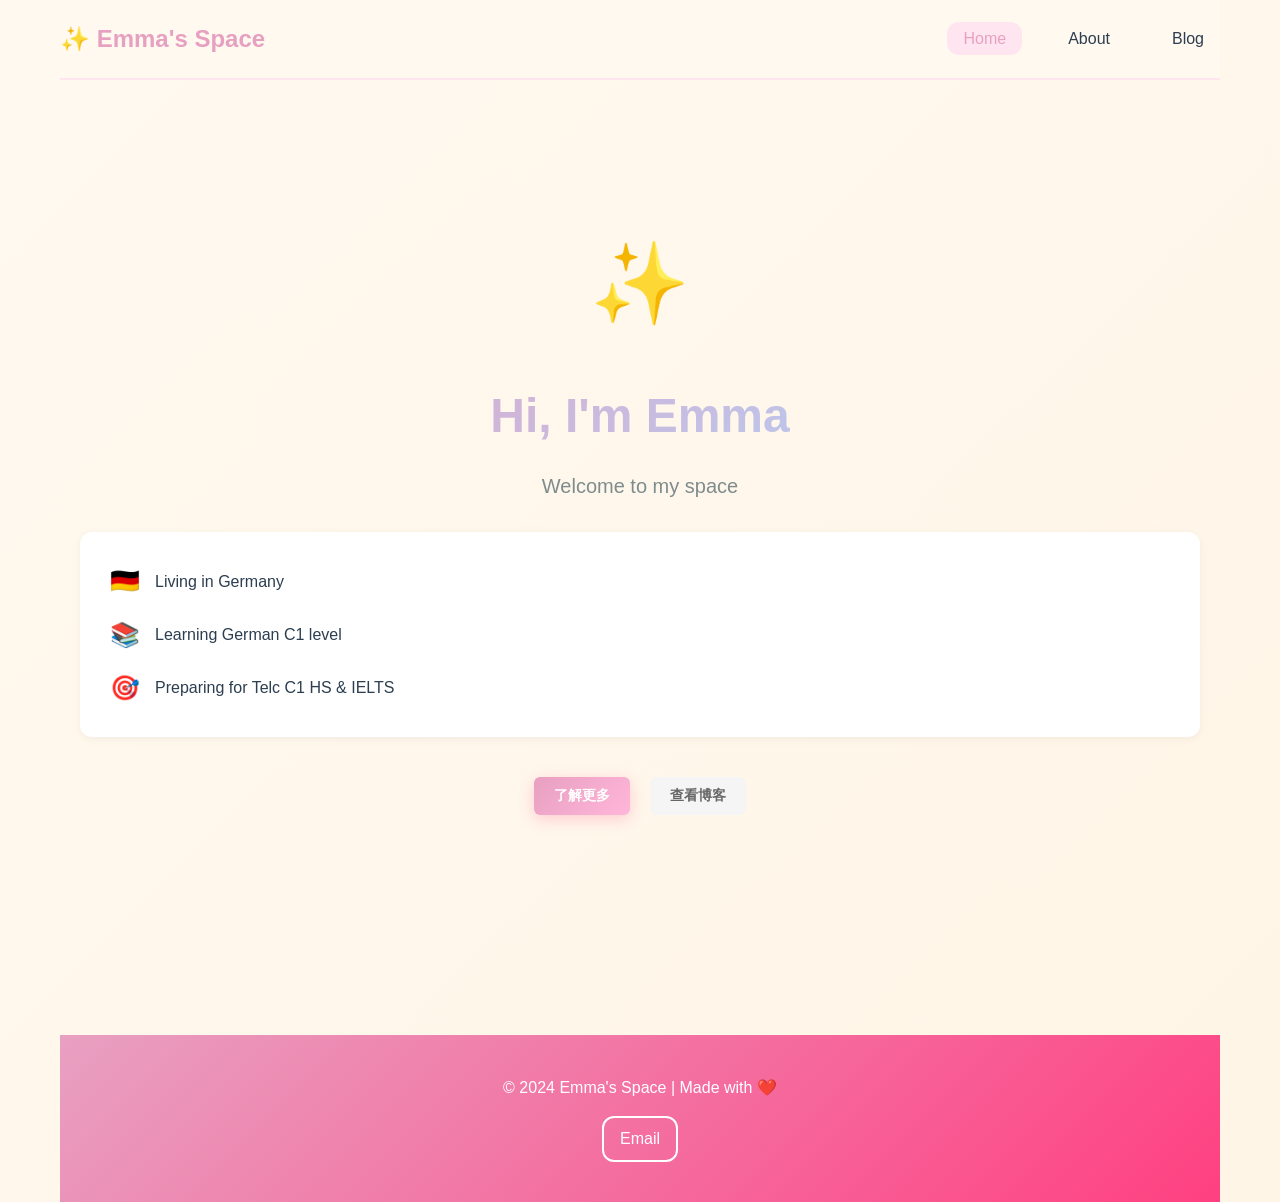
==== commit 37dc50e9: "Fix: Modal scrolling and layout improvements - Remove Summary/Excerpt field from write form - Add co" ====
--- a/index.html
+++ b/index.html
@@ -210,15 +210,6 @@
                             </div>
 
                             <div class="form-group">
-                                <label for="postExcerpt">Summary (Optional)</label>
-                                <textarea 
-                                    id="postExcerpt" 
-                                    placeholder="Article summary or introduction..." 
-                                    rows="3"
-                                ></textarea>
-                            </div>
-
-                            <div class="form-group">
                                 <label for="postTags">Tags (comma separated)</label>
                                 <input 
                                     type="text" 
--- a/styles.css
+++ b/styles.css
@@ -903,214 +903,208 @@
     }
 }
 
-/* ========== MODAL STYLES ========== */
-.modal {
+/* ==================== MODAL STYLES ==================== */
+#writeArticleModal {
     position: fixed;
     top: 0;
     left: 0;
     right: 0;
     bottom: 0;
     background: rgba(0, 0, 0, 0.6);
-    display: flex !important;
+    display: none;
     align-items: center;
     justify-content: center;
     z-index: 10000;
-    animation: fadeIn 0.3s ease;
+}
+
+#writeArticleModal[style*="flex"] {
+    display: flex !important;
+}
+
+#writeArticleModal.active {
+    display: flex !important;
 }
 
 .modal-content {
+    width: 95%;
+    max-width: 800px;
+    height: 90vh;
+    max-height: 90vh;
     background: white;
     border-radius: 12px;
-    max-width: 700px;
-    max-height: 90vh;
     display: flex;
     flex-direction: column;
-    box-shadow: 0 20px 60px rgba(0, 0, 0, 0.3);
+    box-shadow: 0 10px 40px rgba(0, 0, 0, 0.3);
     animation: slideUp 0.3s ease;
 }
 
 .modal-header {
-    padding: 20px 30px;
+    padding: 20px;
     border-bottom: 1px solid #eee;
     display: flex;
     justify-content: space-between;
     align-items: center;
+    flex-shrink: 0;
 }
 
 .modal-header h2 {
     margin: 0;
     color: #333;
-    font-size: 22px;
+    font-size: 20px;
 }
 
 .modal-close {
     background: none;
     border: none;
     font-size: 28px;
-    color: #999;
+    color: #666;
     cursor: pointer;
+    padding: 0;
     width: 40px;
     height: 40px;
     display: flex;
     align-items: center;
     justify-content: center;
+    border-radius: 4px;
+    transition: all 0.2s;
 }
 
 .modal-close:hover {
+    background: #f5f5f5;
+    color: #000;
+}
+
+.modal-body {
+    overflow-y: auto;
+    overflow-x: hidden;
+    flex: 1;
+    padding: 20px;
+}
+
+.modal-body::-webkit-scrollbar {
+    width: 8px;
+}
+
+.modal-body::-webkit-scrollbar-track {
+    background: #f1f1f1;
+}
+
+.modal-body::-webkit-scrollbar-thumb {
+    background: #E8A0C1;
+    border-radius: 4px;
+}
+
+.modal-body::-webkit-scrollbar-thumb:hover {
+    background: #FFB6D9;
+}
+
+.write-form {
+    display: flex;
+    flex-direction: column;
+    gap: 20px;
+}
+
+.form-group {
+    display: flex;
+    flex-direction: column;
+}
+
+.form-group label {
+    font-weight: 600;
+    margin-bottom: 8px;
     color: #333;
-}
-
-.modal-body {
-    padding: 30px;
-    overflow-y: auto;
-}
-
-/* ========== BLOG CONTROLS ========== */
-.blog-action-bar {
-    margin-bottom: 30px;
-    display: flex;
-    justify-content: center;
-}
-
-.btn-large {
-    padding: 15px 40px !important;
-    font-size: 16px !important;
-}
-
-.blog-controls {
-    background: #f9f9f9;
-    padding: 20px;
-    border-radius: 8px;
-    margin-bottom: 30px;
-    display: grid;
-    grid-template-columns: 1fr 1fr 1fr;
-    gap: 15px;
-    align-items: center;
-}
-
-.control-group {
-    display: flex;
-    gap: 10px;
-}
-
-.filter-select {
-    padding: 10px 15px;
+    font-size: 14px;
+}
+
+.form-group input,
+.form-group textarea,
+.form-group select {
+    padding: 10px;
     border: 1px solid #ddd;
     border-radius: 6px;
+    font-family: inherit;
     font-size: 14px;
-    background: white;
+    transition: border-color 0.2s;
+}
+
+.form-group input:focus,
+.form-group textarea:focus,
+.form-group select:focus {
+    outline: none;
+    border-color: #E8A0C1;
+    box-shadow: 0 0 0 3px rgba(232, 160, 193, 0.1);
+}
+
+.form-group textarea {
+    min-height: 100px;
+    resize: vertical;
+}
+
+.form-actions {
+    display: flex;
+    gap: 10px;
+    justify-content: flex-end;
+    margin-top: 20px;
+    border-top: 1px solid #eee;
+    padding-top: 20px;
+}
+
+.btn {
+    padding: 10px 20px;
+    border: none;
+    border-radius: 6px;
+    font-weight: 600;
     cursor: pointer;
-}
-
-.filter-select:hover {
-    border-color: #E8A0C1;
-}
-
-/* ========== ARTICLES LIST ========== */
-.articles-list-container {
-    margin-top: 30px;
-}
-
-.articles-list {
-    display: flex;
-    flex-direction: column;
-    gap: 15px;
-}
-
-.article-list-item {
-    background: white;
-    border: 1px solid #eee;
-    border-radius: 8px;
-    padding: 20px;
-    cursor: pointer;
-    transition: all 0.3s ease;
-}
-
-.article-list-item:hover {
-    box-shadow: 0 4px 15px rgba(232, 160, 193, 0.2);
-    border-color: #E8A0C1;
+    transition: all 0.2s;
+    font-size: 14px;
+}
+
+.btn-primary {
+    background: linear-gradient(135deg, #E8A0C1, #FFB6D9);
+    color: white;
+}
+
+.btn-primary:hover {
     transform: translateY(-2px);
-}
-
-.article-item-header {
-    display: flex;
-    justify-content: space-between;
-    align-items: baseline;
-    margin-bottom: 10px;
-}
-
-.article-item-header h3 {
-    margin: 0;
-    font-size: 18px;
-    color: #333;
-    flex: 1;
-}
-
-.article-item-date {
-    font-size: 12px;
-    color: #999;
-    margin-left: 15px;
-    white-space: nowrap;
-}
-
-.article-item-meta {
-    display: flex;
-    gap: 10px;
-    flex-wrap: wrap;
-    margin-bottom: 10px;
-    font-size: 12px;
-}
-
-.article-item-category {
-    background: #f0f0f0;
-    padding: 4px 12px;
-    border-radius: 4px;
+    box-shadow: 0 4px 12px rgba(232, 160, 193, 0.3);
+}
+
+.btn-secondary {
+    background: #f5f5f5;
     color: #666;
 }
 
-.article-item-tag {
-    background: #fff5f7;
-    color: #E8A0C1;
-    padding: 4px 10px;
-    border-radius: 4px;
-    font-size: 11px;
-}
-
-.article-item-excerpt {
-    color: #666;
-    font-size: 13px;
-    line-height: 1.5;
-}
-
-/* ========== ANIMATIONS ========== */
+.btn-secondary:hover {
+    background: #e8e8e8;
+}
+
+.blog-action-bar {
+    text-align: center;
+    margin: 20px 0;
+}
+
+.btn-large {
+    padding: 12px 30px;
+    font-size: 16px;
+}
+
+/* ==================== ANIMATIONS ==================== */
+@keyframes slideUp {
+    from {
+        transform: translateY(20px);
+        opacity: 0;
+    }
+    to {
+        transform: translateY(0);
+        opacity: 1;
+    }
+}
+
 @keyframes fadeIn {
-    from { opacity: 0; }
-    to { opacity: 1; }
-}
-
-@keyframes slideUp {
-    from { transform: translateY(20px); opacity: 0; }
-    to { transform: translateY(0); opacity: 1; }
-}
-
-/* ========== RESPONSIVE ========== */
-@media (max-width: 768px) {
-    .blog-controls {
-        grid-template-columns: 1fr;
-    }
-    
-    .article-item-header {
-        flex-direction: column;
-        align-items: flex-start;
-    }
-    
-    .article-item-date {
-        margin-left: 0;
-        margin-top: 5px;
-    }
-    
-    .modal-content {
-        width: 90%;
-        max-height: 95vh;
-    }
-}
+    from {
+        opacity: 0;
+    }
+    to {
+        opacity: 1;
+    }
+}
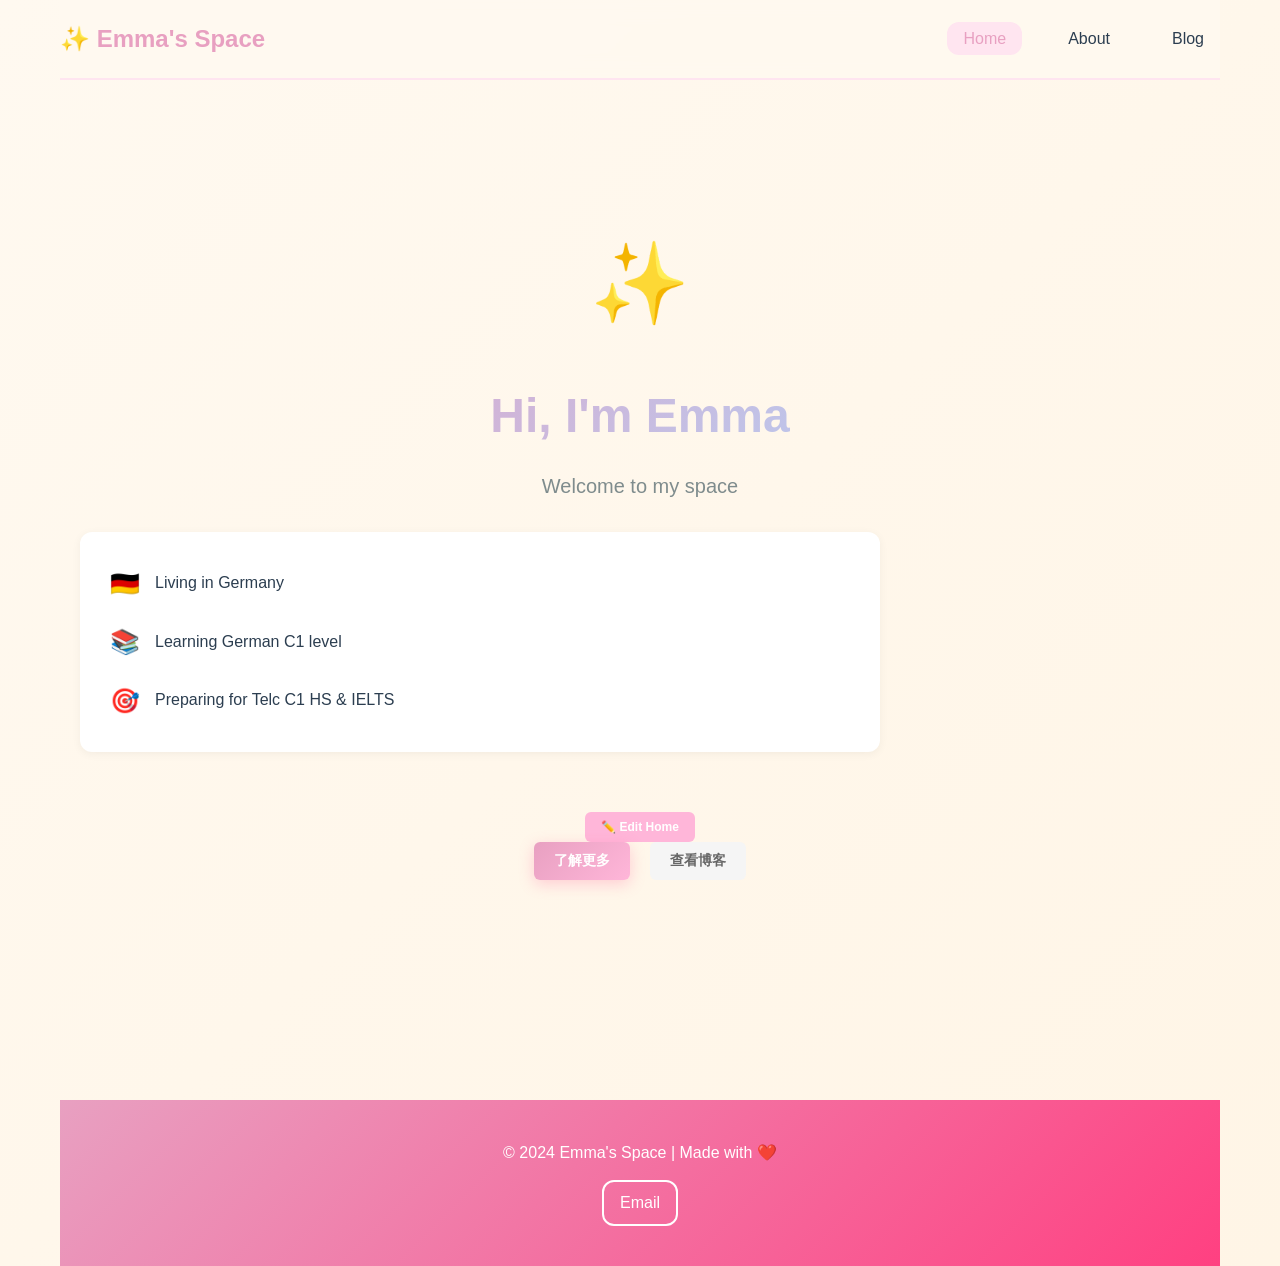
==== commit dbe0ecb6: "Add: Rich text editor, authentication, and page editing - Integrate Quill rich text editor for artic" ====
--- a/index.html
+++ b/index.html
@@ -5,6 +5,9 @@
     <meta name="viewport" content="width=device-width, initial-scale=1.0">
     <title>Emma's Space</title>
     <link rel="stylesheet" href="styles.css">
+    <!-- Quill Rich Text Editor -->
+    <link href="https://cdn.quilljs.com/1.3.6/quill.snow.css" rel="stylesheet">
+    <script src="https://cdn.quilljs.com/1.3.6/quill.js"></script>
     <!-- Firebase REST API (No SDK needed!) -->
     <script src="firebase-rest.js"></script>
 </head>
@@ -29,20 +32,24 @@
                     <h1 class="hero-title">Hi, I'm Emma</h1>
                     <p class="hero-subtitle">Welcome to my space</p>
                     
-                    <div class="about-card-home">
-                        <div class="about-item">
-                            <span class="emoji">🇩🇪</span>
-                            <span>Living in Germany</span>
-                        </div>
-                        <div class="about-item">
-                            <span class="emoji">📚</span>
-                            <span>Learning German C1 level</span>
-                        </div>
-                        <div class="about-item">
-                            <span class="emoji">🎯</span>
-                            <span>Preparing for Telc C1 HS & IELTS</span>
-                        </div>
-                    </div>
+                    <div id="homeContent" class="hero-content" style="text-align: center; line-height: 1.8; margin: 20px 0;">
+                        <div class="about-card-home">
+                            <div class="about-item">
+                                <span class="emoji">🇩🇪</span>
+                                <span>Living in Germany</span>
+                            </div>
+                            <div class="about-item">
+                                <span class="emoji">📚</span>
+                                <span>Learning German C1 level</span>
+                            </div>
+                            <div class="about-item">
+                                <span class="emoji">🎯</span>
+                                <span>Preparing for Telc C1 HS & IELTS</span>
+                            </div>
+                        </div>
+                    </div>
+                    
+                    <button class="btn btn-edit" onclick="toggleEditMode('home')" style="margin-top: 20px;">✏️ Edit Home</button>
 
                     <div class="hero-buttons">
                         <button class="btn btn-primary" onclick="scrollToSection('about')">了解更多</button>
@@ -56,9 +63,10 @@
                 <div class="section-header">
                     <h2>👤 About Me</h2>
                     <div class="section-line"></div>
+                    <button class="btn btn-edit" onclick="toggleEditMode('about')">✏️ Edit</button>
                 </div>
                 
-                <div class="about-grid">
+                <div id="aboutContent" class="about-grid" style="text-align: center;">
                     <div class="about-main">
                         <h3>Hi, I'm Emma ✨</h3>
                         <p>Living in Germany 🇩🇪</p>
@@ -201,12 +209,8 @@
 
                             <div class="form-group">
                                 <label for="postContent">Article Content</label>
-                                <textarea 
-                                    id="postContent" 
-                                    placeholder="Start writing your article..." 
-                                    required
-                                    rows="12"
-                                ></textarea>
+                                <div id="postContentEditor" class="quill-editor" style="min-height: 300px; background: white;"></div>
+                                <input type="hidden" id="postContent">
                             </div>
 
                             <div class="form-group">
@@ -270,6 +274,34 @@
             </section>
         </main>
 
+        <!-- Authentication Modal -->
+        <div id="authModal" class="modal" style="display: none;">
+            <div class="modal-content" style="max-width: 400px;">
+                <div class="modal-header">
+                    <h2>🔐 Enter Password</h2>
+                    <button class="modal-close" onclick="closeAuthModal()">&times;</button>
+                </div>
+                <div class="modal-body">
+                    <form id="authForm" onsubmit="submitAuth(event)">
+                        <div class="form-group">
+                            <label for="authPassword">Password</label>
+                            <input 
+                                type="password" 
+                                id="authPassword" 
+                                placeholder="Enter password to edit..." 
+                                required
+                                autofocus
+                            >
+                        </div>
+                        <div class="form-actions">
+                            <button type="submit" class="btn btn-primary">Login</button>
+                            <button type="button" class="btn btn-secondary" onclick="closeAuthModal()">Cancel</button>
+                        </div>
+                    </form>
+                </div>
+            </div>
+        </div>
+
         <!-- Footer -->
         <footer class="footer">
             <div class="footer-content">
--- a/styles.css
+++ b/styles.css
@@ -1108,3 +1108,126 @@
         opacity: 1;
     }
 }
+
+/* ==================== QUILL EDITOR STYLES ==================== */
+.quill-editor {
+    border: 1px solid #ddd;
+    border-radius: 6px;
+    background: white;
+}
+
+.ql-toolbar.ql-snow {
+    border: 1px solid #ddd;
+    border-bottom: none;
+    border-radius: 6px 6px 0 0;
+    background: #fafafa;
+}
+
+.ql-container.ql-snow {
+    border: 1px solid #ddd;
+    border-radius: 0 0 6px 6px;
+}
+
+/* ==================== EDIT BUTTON ==================== */
+.btn-edit {
+    background: #FFB6D9;
+    color: white;
+    padding: 8px 16px;
+    font-size: 12px;
+}
+
+.btn-edit:hover {
+    background: #E8A0C1;
+}
+
+/* ==================== SECTION CENTERING ==================== */
+#homeContent,
+#aboutContent {
+    text-align: center;
+    margin: 20px auto;
+    max-width: 800px;
+}
+
+#homeContent .about-card-home {
+    justify-content: center;
+}
+
+#aboutContent .about-main {
+    text-align: center;
+}
+
+#aboutContent .about-section {
+    text-align: center;
+}
+
+#aboutContent .about-list {
+    display: inline-block;
+    text-align: left;
+}
+
+/* ==================== EDIT MODAL STYLES ==================== */
+#editSectionModal {
+    position: fixed;
+    top: 0;
+    left: 0;
+    right: 0;
+    bottom: 0;
+    background: rgba(0, 0, 0, 0.6);
+    display: none;
+    align-items: center;
+    justify-content: center;
+    z-index: 10000;
+}
+
+#editSectionModal[style*="flex"] {
+    display: flex !important;
+}
+
+#editSectionContainer {
+    outline: none;
+}
+
+#editSectionContainer:focus {
+    outline: 2px solid #E8A0C1;
+}
+
+/* ==================== AUTH MODAL ==================== */
+#authModal {
+    position: fixed;
+    top: 0;
+    left: 0;
+    right: 0;
+    bottom: 0;
+    background: rgba(0, 0, 0, 0.6);
+    display: none;
+    align-items: center;
+    justify-content: center;
+    z-index: 10001;
+}
+
+#authModal[style*="flex"] {
+    display: flex !important;
+}
+
+/* Contenteditable styling */
+[contenteditable="true"] {
+    white-space: pre-wrap;
+    word-wrap: break-word;
+}
+
+/* ==================== ANIMATIONS ==================== */
+@keyframes fadeIn {
+    from { opacity: 0; }
+    to { opacity: 1; }
+}
+
+@keyframes slideUp {
+    from { 
+        transform: translateY(20px);
+        opacity: 0;
+    }
+    to { 
+        transform: translateY(0);
+        opacity: 1;
+    }
+}
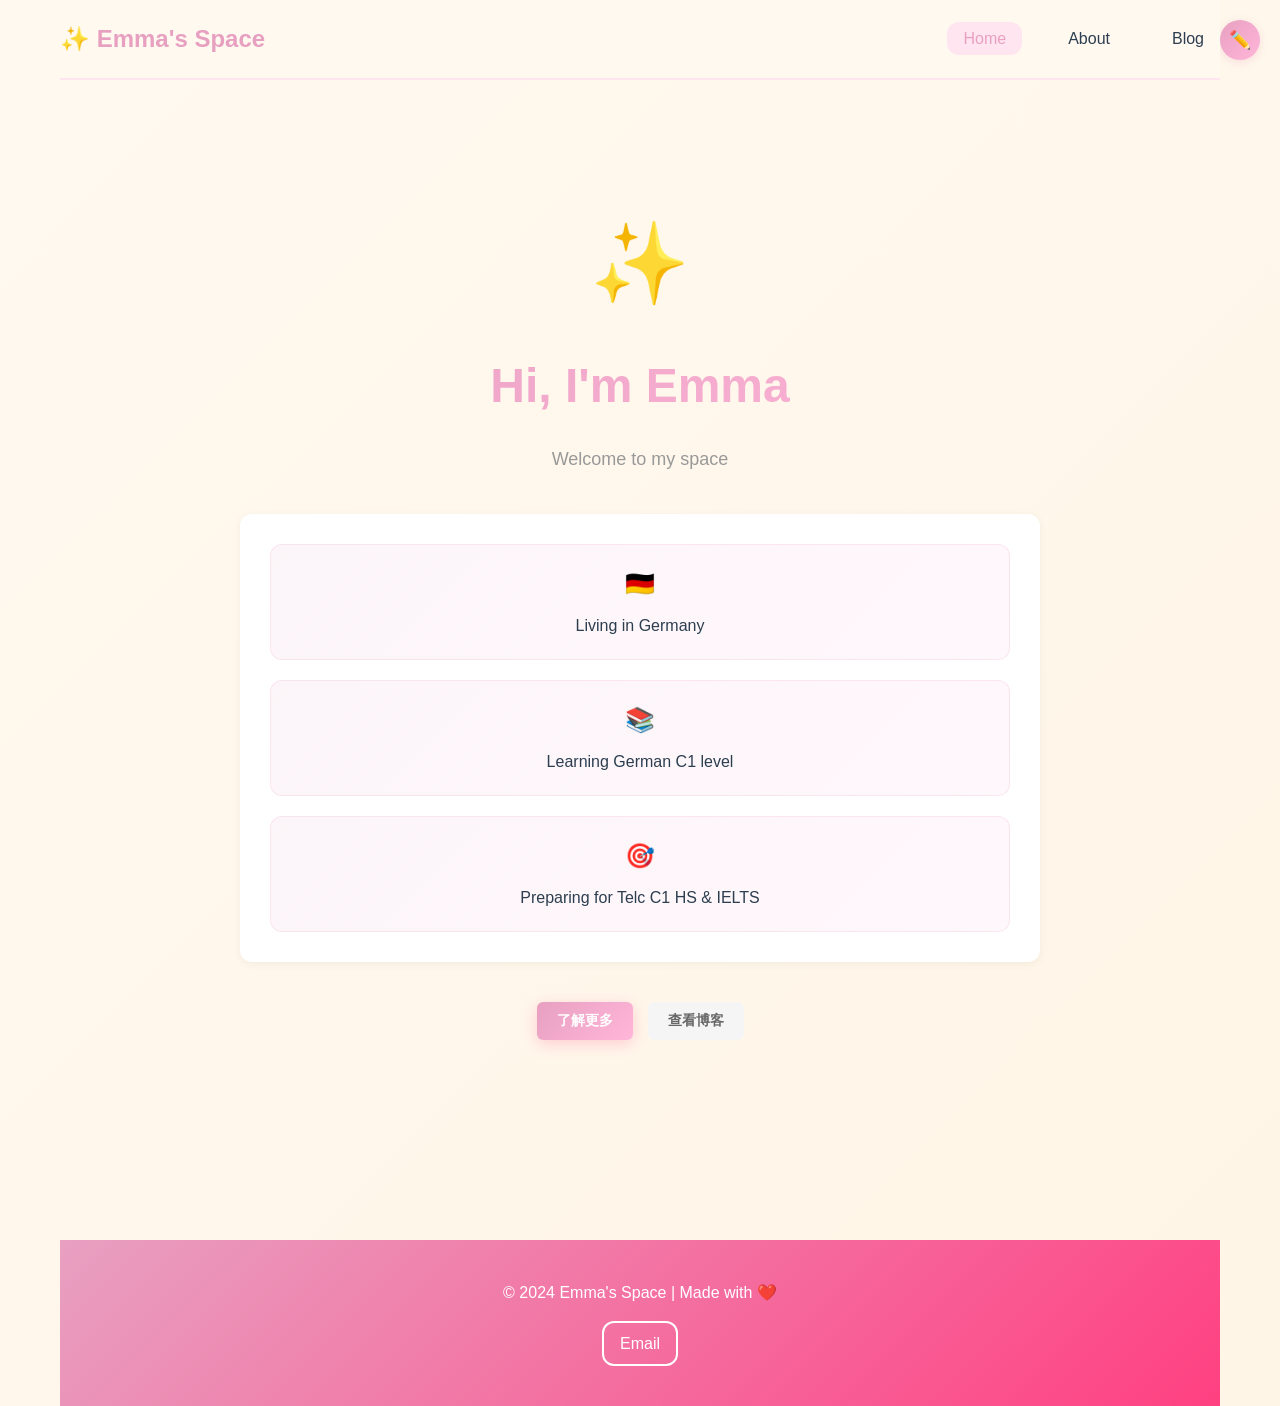
==== commit f450185d: "Design: Major UI/UX improvements and layout optimization - Move edit buttons to top-right corner of " ====
--- a/index.html
+++ b/index.html
@@ -27,12 +27,16 @@
         <main class="main-content">
             <!-- Home Section -->
             <section id="home" class="section active">
+                <div class="page-edit-button" style="position: absolute; top: 20px; right: 20px;">
+                    <button class="btn btn-edit-icon" onclick="toggleEditMode('home')" title="Edit Home Page">✏️</button>
+                </div>
+                
                 <div class="hero">
                     <div class="hero-avatar">✨</div>
                     <h1 class="hero-title">Hi, I'm Emma</h1>
                     <p class="hero-subtitle">Welcome to my space</p>
                     
-                    <div id="homeContent" class="hero-content" style="text-align: center; line-height: 1.8; margin: 20px 0;">
+                    <div id="homeContent" class="hero-content">
                         <div class="about-card-home">
                             <div class="about-item">
                                 <span class="emoji">🇩🇪</span>
@@ -48,8 +52,6 @@
                             </div>
                         </div>
                     </div>
-                    
-                    <button class="btn btn-edit" onclick="toggleEditMode('home')" style="margin-top: 20px;">✏️ Edit Home</button>
 
                     <div class="hero-buttons">
                         <button class="btn btn-primary" onclick="scrollToSection('about')">了解更多</button>
@@ -60,13 +62,16 @@
 
             <!-- About Section -->
             <section id="about" class="section">
+                <div class="page-edit-button" style="position: absolute; top: 20px; right: 20px;">
+                    <button class="btn btn-edit-icon" onclick="toggleEditMode('about')" title="Edit About Page">✏️</button>
+                </div>
+                
                 <div class="section-header">
                     <h2>👤 About Me</h2>
                     <div class="section-line"></div>
-                    <button class="btn btn-edit" onclick="toggleEditMode('about')">✏️ Edit</button>
                 </div>
                 
-                <div id="aboutContent" class="about-grid" style="text-align: center;">
+                <div id="aboutContent" class="about-grid">
                     <div class="about-main">
                         <h3>Hi, I'm Emma ✨</h3>
                         <p>Living in Germany 🇩🇪</p>
--- a/styles.css
+++ b/styles.css
@@ -1231,3 +1231,198 @@
         opacity: 1;
     }
 }
+
+/* ==================== EDIT BUTTON STYLING ==================== */
+.btn-edit-icon {
+    width: 40px;
+    height: 40px;
+    padding: 0;
+    border-radius: 50%;
+    background: linear-gradient(135deg, #E8A0C1, #FFB6D9);
+    color: white;
+    border: none;
+    font-size: 18px;
+    cursor: pointer;
+    display: flex;
+    align-items: center;
+    justify-content: center;
+    box-shadow: 0 2px 8px rgba(232, 160, 193, 0.3);
+    transition: all 0.3s ease;
+    z-index: 100;
+}
+
+.btn-edit-icon:hover {
+    transform: scale(1.1);
+    box-shadow: 0 4px 12px rgba(232, 160, 193, 0.5);
+}
+
+.page-edit-button {
+    z-index: 100;
+}
+
+/* ==================== HOME/ABOUT CONTENT CENTERING ==================== */
+#homeContent,
+#aboutContent {
+    text-align: center;
+}
+
+#homeContent .about-card-home {
+    display: flex;
+    justify-content: center;
+    flex-wrap: wrap;
+    gap: 20px;
+    margin: 30px 0;
+}
+
+.about-card-home .about-item {
+    display: flex;
+    flex-direction: column;
+    align-items: center;
+    gap: 10px;
+    background: linear-gradient(135deg, rgba(232, 160, 193, 0.1), rgba(255, 182, 217, 0.1));
+    padding: 20px;
+    border-radius: 12px;
+    min-width: 200px;
+    border: 1px solid rgba(232, 160, 193, 0.2);
+    transition: all 0.3s ease;
+}
+
+.about-card-home .about-item:hover {
+    transform: translateY(-5px);
+    box-shadow: 0 8px 20px rgba(232, 160, 193, 0.2);
+    border-color: #E8A0C1;
+}
+
+#aboutContent .about-main {
+    max-width: 600px;
+    margin: 0 auto;
+    text-align: center;
+}
+
+#aboutContent .about-section {
+    margin: 30px 0;
+    text-align: center;
+}
+
+#aboutContent .about-section h4 {
+    font-size: 18px;
+    margin-bottom: 15px;
+    color: #333;
+}
+
+#aboutContent .about-list {
+    list-style: none;
+    padding: 0;
+    display: inline-block;
+    text-align: left;
+}
+
+#aboutContent .about-list li {
+    padding: 8px 0;
+    line-height: 1.8;
+    color: #666;
+}
+
+/* ==================== HERO SECTION IMPROVEMENTS ==================== */
+.hero {
+    text-align: center;
+    padding: 60px 20px;
+}
+
+.hero-avatar {
+    font-size: 80px;
+    margin-bottom: 20px;
+    animation: float 3s ease-in-out infinite;
+}
+
+@keyframes float {
+    0%, 100% { transform: translateY(0px); }
+    50% { transform: translateY(-20px); }
+}
+
+.hero-title {
+    font-size: 48px;
+    font-weight: 700;
+    color: #333;
+    margin: 20px 0;
+    background: linear-gradient(135deg, #E8A0C1, #FFB6D9);
+    -webkit-background-clip: text;
+    -webkit-text-fill-color: transparent;
+    background-clip: text;
+}
+
+.hero-subtitle {
+    font-size: 18px;
+    color: #999;
+    margin-bottom: 40px;
+}
+
+.hero-content {
+    margin: 40px 0;
+}
+
+.hero-buttons {
+    display: flex;
+    gap: 15px;
+    justify-content: center;
+    margin-top: 40px;
+    flex-wrap: wrap;
+}
+
+/* ==================== SECTION HEADER ==================== */
+.section-header {
+    text-align: center;
+    margin: 40px 0;
+    position: relative;
+}
+
+.section-header h2 {
+    font-size: 32px;
+    color: #333;
+    margin: 0 0 15px 0;
+}
+
+.section-line {
+    width: 60px;
+    height: 3px;
+    background: linear-gradient(135deg, #E8A0C1, #FFB6D9);
+    margin: 0 auto 20px;
+}
+
+/* ==================== RESPONSIVE ==================== */
+@media (max-width: 768px) {
+    .hero {
+        padding: 40px 15px;
+    }
+    
+    .hero-avatar {
+        font-size: 60px;
+    }
+    
+    .hero-title {
+        font-size: 36px;
+    }
+    
+    .hero-subtitle {
+        font-size: 16px;
+    }
+    
+    #homeContent .about-card-home {
+        flex-direction: column;
+        gap: 15px;
+    }
+    
+    .about-card-home .about-item {
+        min-width: 100%;
+    }
+    
+    .section-header h2 {
+        font-size: 24px;
+    }
+    
+    .btn-edit-icon {
+        width: 36px;
+        height: 36px;
+        font-size: 16px;
+    }
+}
